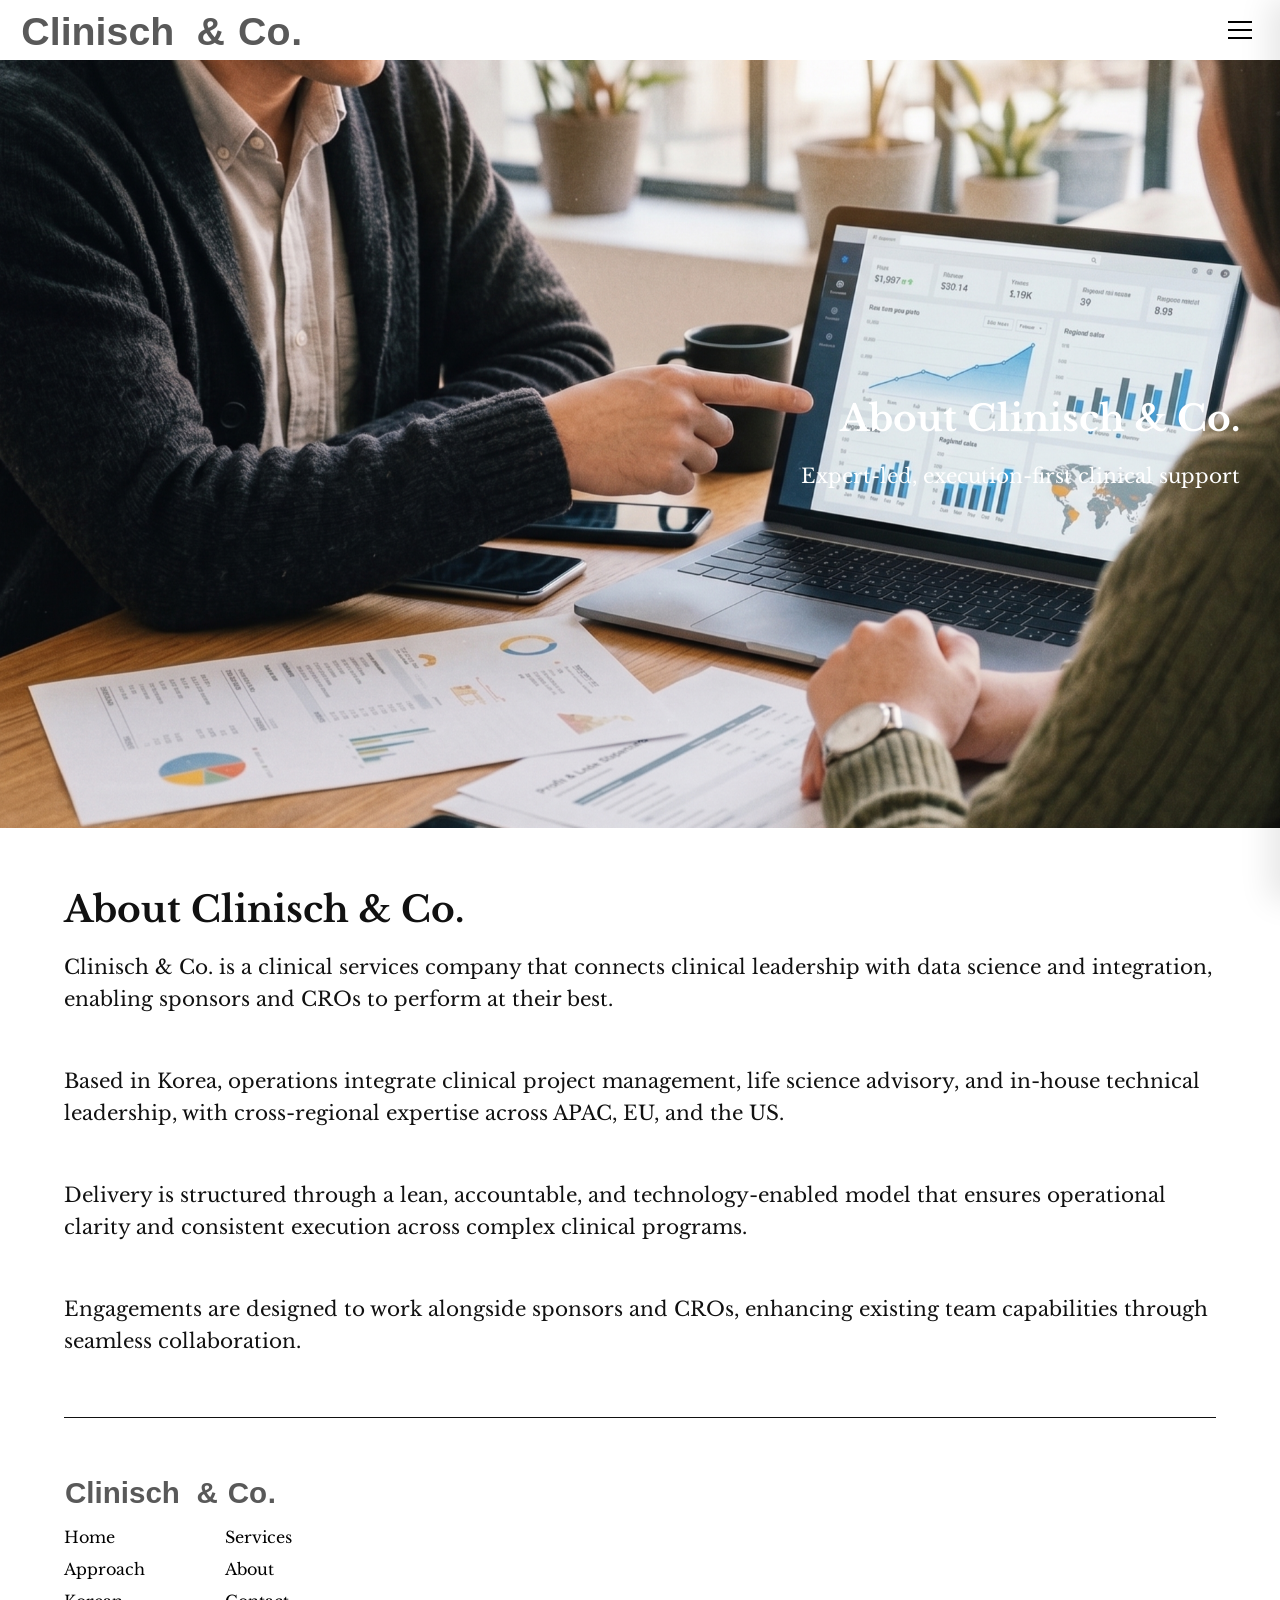
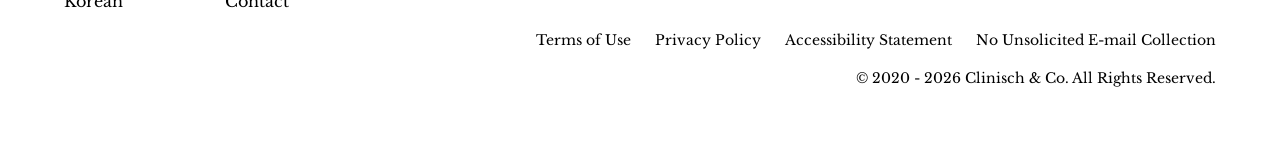
==== about/index.html @ ff5f2481 "260420" ====
<!DOCTYPE html>
<html lang="en">

<head>
    <meta charset="UTF-8">
    <meta name="viewport" content="width=device-width, initial-scale=1.0">
    <title>Clinisch & Co.</title>
    <!-- Favicon -->
    <link rel="icon" type="image/x-icon" href="../favicon.ico">
    <!-- Meta Tags -->
    <meta name="description" content="Clinical Communication & Data Integration Services">
    <meta property="og:type" content="website">
    <meta property="og:title" content="Clinisch & Co.">
    <meta property="og:description" content="Clinical Communication & Data Integration Services">
    <meta property="og:image" content="../public/assets/images/png/01_hero_main.png">
    <!-- CSS -->
    <link rel="stylesheet" href="../public/css/index.css">
    <!-- JS -->
    <script type="module" src="../public/js/index.js"></script>
</head>

<body>
    <main>
        <section id="hero">
            <div class="hero-content">
                <h2 class="hero-title"></h2>
                <p class="hero-desc"></p>
            </div>
        </section>

        <section id="contents">
            <div class="container">
                <h3 class="content-title"></h3>
                <p class="content-desc"></p>
                <div id="about-details"></div>
            </div>
        </section>
    </main>
</body>

</html>
---- public/css/index.css ----
@import url('https://fonts.googleapis.com/css2?family=Libre+Baskerville:ital,wght@0,400;0,700;1,400&family=Noto+Serif+KR:wght@200..900&display=swap');

:root {
  /* 레이아웃 규격 */
  --header-height: 60px;
  --hero-height: 768px;
  --footer-height: 300px;
  --container-width: 1280px;

  /* 색상 */
  --icon-color: #000000;
}

/* 초기화 */
* {
  margin: 0;
  padding: 0;
  box-sizing: border-box;
}

html,
body {
  width: 100%;
  min-height: 100vh;
  font-family: 'Libre Baskerville', 'Noto Serif KR', serif;
}

/* 공통 컨테이너 */
.container {
  width: 90%;
  max-width: var(--container-width);
  margin: 0 auto;
}

/* 헤더 */
#header {
  position: fixed;
  top: 0;
  left: 0;
  z-index: 1000;
  width: 100%;
  height: var(--header-height);
  background-color: rgba(255, 255, 255, 0.98);
}

.header-inner {
  display: flex;
  align-items: center;
  justify-content: space-between;
  width: 100%;
  height: 100%;
  padding: 0 20px;
}

main {
  padding-top: var(--header-height);
}

.logo {
  display: flex;
  align-items: center;
}

.logo a {
  display: block;
}

.logo img {
  height: 40px;
  display: block;
}

/* 메뉴 버튼 */
.menu-btn {
  display: flex;
  align-items: center;
  justify-content: center;
  width: 40px;
  height: 40px;
  border: none;
  background-color: transparent;
  cursor: pointer;
}

.menu-line-wrap {
  display: flex;
  flex-direction: column;
  justify-content: space-between;
  width: 24px;
  height: 18px;
}

.menu-line {
  width: 100%;
  height: 2px;
  background-color: var(--icon-color);
}

/* 히어로 섹션 */
#hero,
section[class*="hero-"] {
  position: relative;
  display: flex;
  justify-content: flex-start;
  align-items: center;
  width: 100%;
  height: var(--hero-height);
  overflow: hidden;
  background-image: url('../assets/images/png/01_hero_main.png');
  background-size: cover;
  background-position: center;
  background-position: center;
  background-repeat: no-repeat;
}

/* 스크롤 감지 애니메이션 상태 */
#hero.active,
section[class*="hero-"].active {
  animation: slideInRight 1s cubic-bezier(0.645, 0.045, 0.355, 1) forwards;
}

/* 초기 상태 숨김 (선택 사항: 자연스러운 등장을 위해) */
.reveal {
  opacity: 0;
  transform: translateX(150px);
  transition: all 1s ease;
}

@keyframes slideInRight {
  from {
    opacity: 0;
    transform: translateX(150px);
  }

  to {
    opacity: 1;
    transform: translateX(0);
  }
}

.hero-content {
  display: flex;
  flex-direction: column;
  justify-content: center;
  align-items: flex-end;
  width: 100%;
  height: 100%;
  padding-left: 40px;
  padding-right: 40px;
}

.hero-title {
  max-width: 50%;
  color: #ffffff;
  font-size: 36px;
  font-weight: 700;
  line-height: 1.2;
  text-align: right;
  word-break: keep-all;
}

.hero-desc {
  max-width: 50%;
  margin-top: 20px;
  color: #ffffff;
  font-size: 20px;
  font-weight: 400;
  line-height: 1.5;
  text-align: right;
  word-break: keep-all;
}

/* 컨텐츠 섹션 */
#contents {
  width: 100%;
  padding: 60px 0;
}

.content-card {
  position: relative;
  isolation: isolate;
  /* 독립적 쌓임 맥락 형성 */
  display: grid;
  grid-template-columns: 1fr 1fr;
  column-gap: 40px;
  width: 100%;
  background-color: #ffffff;
}

/* 맥킨지 스타일 배경 확장 레이어 */
.content-card::before,
.card-insight::before {
  content: '';
  position: absolute;
  inset: 0;
  z-index: -1;
  background-color: #ffffff;
  opacity: 0;
  transition: all 0.4s cubic-bezier(0.25, 0.46, 0.45, 0.94);
}

.content-card:hover,
.card-insight:hover {
  z-index: 10;
  /* 호버 시 위로 올라오게 함 */
}

.content-card:hover::before,
.card-insight:hover::before {
  inset: -16px;
  opacity: 1;
  box-shadow: 0px 16px 40px rgba(5, 28, 44, 0.22);
  /* 그림자 약간 더 선명하게 */
}

.content-image {
  display: block;
  width: 100%;
  height: 100%;
  object-fit: cover;
}

.text-grp {
  display: flex;
  flex-direction: column;
  justify-content: flex-start;
  align-items: flex-start;
}

.content-title {
  color: #111111;
  font-size: 36px;
  font-weight: 700;
  line-height: 1.2;
  text-align: left;
  word-break: keep-all;
}

.content-desc {
  margin-top: 20px;
  color: #111111;
  font-size: 20px;
  font-weight: 400;
  line-height: 1.6;
  text-align: left;
  word-break: keep-all;
}

/* 인사이트 섹션 */
#insights,
#insights2 {
  padding: 60px 0;
  background-color: #ffffff;
}

.grid-insight {
  display: grid;
  grid-template-columns: repeat(4, minmax(0, 1fr));
  column-gap: 40px;
  row-gap: 40px;
  width: 100%;
}

.card-insight {
  position: relative;
  isolation: isolate;
  /* 독립적 쌓임 맥락 형성 */
  display: grid;
  grid-template-rows: auto 1fr;
  row-gap: 30px;
  width: 100%;
  min-width: 0;
  background-color: #ffffff;
}

.card-wide {
  grid-column: span 2;
}

.img-box {
  display: block;
  width: 100%;
  aspect-ratio: 16 / 9;
  object-fit: cover;
  background-color: #f0f0f0;
}

.text-box {
  display: flex;
  flex-direction: column;
  justify-content: flex-start;
  align-items: flex-start;
  width: 100%;
}

.ins-title {
  color: #111111;
  font-size: 24px;
  font-weight: 700;
  line-height: 1.2;
  text-align: left;
  word-break: keep-all;
}

.ins-desc {
  margin-top: 20px;
  color: #111111;
  font-size: 20px;
  font-weight: 400;
  line-height: 1.6;
  text-align: left;
  word-break: keep-all;
}

.grid-insight {
  display: grid;
  grid-template-columns: repeat(4, minmax(0, 1fr));
  column-gap: 40px;
  row-gap: 40px;
  width: 100%;
}

.card-insight {
  position: relative;
  isolation: isolate;
  display: grid;
  grid-template-rows: auto 1fr;
  row-gap: 30px;
  width: 100%;
  min-width: 0;
  background-color: #ffffff;
}


/* 푸터 */
#footer {
  position: relative;
  width: 100%;
  padding: 60px 5%;
  background-color: #ffffff;
  display: flex;
  flex-direction: column;
  align-items: center;
}

#footer::before {
  content: "";
  position: absolute;
  top: 0;
  left: 50%;
  transform: translateX(-50%);
  width: 90%;
  max-width: 1280px;
  height: 1px;
  background-color: #111111;
}

.footer-grid {
  display: grid;
  grid-template-columns: 1fr;
  row-gap: 20px;
  width: 100%;
  max-width: 1280px;
}

.footer-logo img {
  display: block;
  height: 30px;
  width: auto;
}

.footer-nav {
  display: grid;
  grid-template-columns: repeat(2, auto);
  justify-content: start;
  gap: 80px;
  width: 100%;
}

.footer-col {
  display: flex;
  flex-direction: column;
  gap: 12px;
  padding: 0;
  margin: 0;
  list-style: none;
}

.footer-col li a {
  color: #000000;
  font-size: 16px;
  text-decoration: none;
  transition: opacity 0.3s ease;
}

.footer-col li a:hover {
  color: #0000ee;
  text-decoration: underline;
  text-decoration: underline;
}

.footer-legal {
  display: grid;
  grid-template-columns: repeat(4, auto);
  justify-content: end;
  gap: 24px;
  width: 100%;
}

.footer-legal a {
  color: #000000;
  font-size: 14px;
  text-decoration: none;
  transition: opacity 0.3s ease;
}

.footer-legal a:hover {
  color: #0000ee;
  text-decoration: underline;
  text-decoration: underline;
}

.footer-copyright {
  margin: 0;
  color: #000000;
  font-size: 14px;
  text-align: right;
}

.footer-tag {
  font-size: 36px;
  text-align: center;
  margin-top: 50px;
  font-weight: 700;
  color: #111111;
  width: 100%;
}

/* 반응형 - 태블릿 & 모바일 */
@media (max-width: 1279px) {

  .hero-title,
  .hero-desc {
    max-width: 70%;
  }

  .hero-title {
    font-size: 32px;
  }

  .hero-desc {
    font-size: 18px;
  }

  .content-title {
    font-size: 32px;
  }

  .content-desc {
    font-size: 18px;
  }

  .ins-title {
    font-size: 22px;
  }

  .ins-desc {
    font-size: 18px;
  }

  .grid-insight {
    grid-template-columns: 1fr 1fr;
    row-gap: 40px;
  }

  .card-wide {
    grid-column: auto;
  }
}

@media (max-width: 767px) {

  .hero-title,
  .hero-desc {
    max-width: 90%;
  }

  .hero-title {
    font-size: 26px;
  }

  .hero-desc {
    font-size: 16px;
  }

  .content-card {
    grid-template-columns: 1fr;
    row-gap: 20px;
  }

  .content-card::before,
  .card-insight::before {
    display: none;
    /* 모바일에서는 확장 효과 제외 */
  }

  .content-title {
    font-size: 28px;
  }

  .content-desc {
    font-size: 16px;
  }

  .ins-title {
    font-size: 20px;
  }

  .ins-desc {
    font-size: 16px;
  }

  .grid-insight {
    grid-template-columns: 1fr;
    row-gap: 40px;
  }

  .footer-nav {
    flex-direction: column;
    gap: 30px;
  }

  .footer-legal {
    grid-template-columns: 1fr;
    justify-content: start;
    gap: 16px;
  }
}

/* 사이드 메뉴 스타일 (2단계: 애니메이션 및 인터랙션) */
.menu-backdrop {
  position: fixed;
  top: 0;
  left: 0;
  z-index: 1500;
  width: 100%;
  height: 100%;
  background-color: rgba(0, 0, 0, 0.5);
  opacity: 0;
  visibility: hidden;
  transition: all 0.4s ease;
}

.menu-backdrop.active {
  opacity: 1;
  visibility: visible;
}

.side-menu {
  position: fixed;
  top: 0;
  right: 0;
  z-index: 2000;
  width: 300px;
  height: 100%;
  padding: 80px 40px;
  background-color: #ffffff;
  transform: translateX(100%);
  /* 처음엔 우측 바깥에 숨김 */
  transition: transform 0.4s cubic-bezier(0.25, 0.46, 0.45, 0.94);
  box-shadow: -10px 0 30px rgba(0, 0, 0, 0.1);
}

.side-menu.active {
  transform: translateX(0);
  /* 활성화 시 나타남 */
}

/* 닫기 버튼 (X) */
.close-btn {
  position: absolute;
  top: 30px;
  right: 30px;
  width: 30px;
  height: 30px;
  background: none;
  border: none;
  cursor: pointer;
  display: flex;
  align-items: center;
  justify-content: center;
}

.close-line {
  position: absolute;
  width: 100%;
  height: 2px;
  background-color: #000000;
}

.close-line:nth-child(1) {
  transform: rotate(45deg);
}

.close-line:nth-child(2) {
  transform: rotate(-45deg);
}

.side-nav-list {
  display: flex;
  flex-direction: column;
  gap: 30px;
  list-style: none;
  padding: 0;
  margin-top: 40px;
}

.side-nav-list li a {
  color: #333333;
  font-size: 24px;
  font-weight: 700;
  text-decoration: none;
  transition: color 0.3s ease;
}

.side-nav-list li a:hover {
  color: #0000ee;
  text-decoration: underline;
}

/* 사이드 메뉴 하단 언어 항목 여백 추가 */
.side-nav-list li:last-child {
  margin-top: 40px;
}
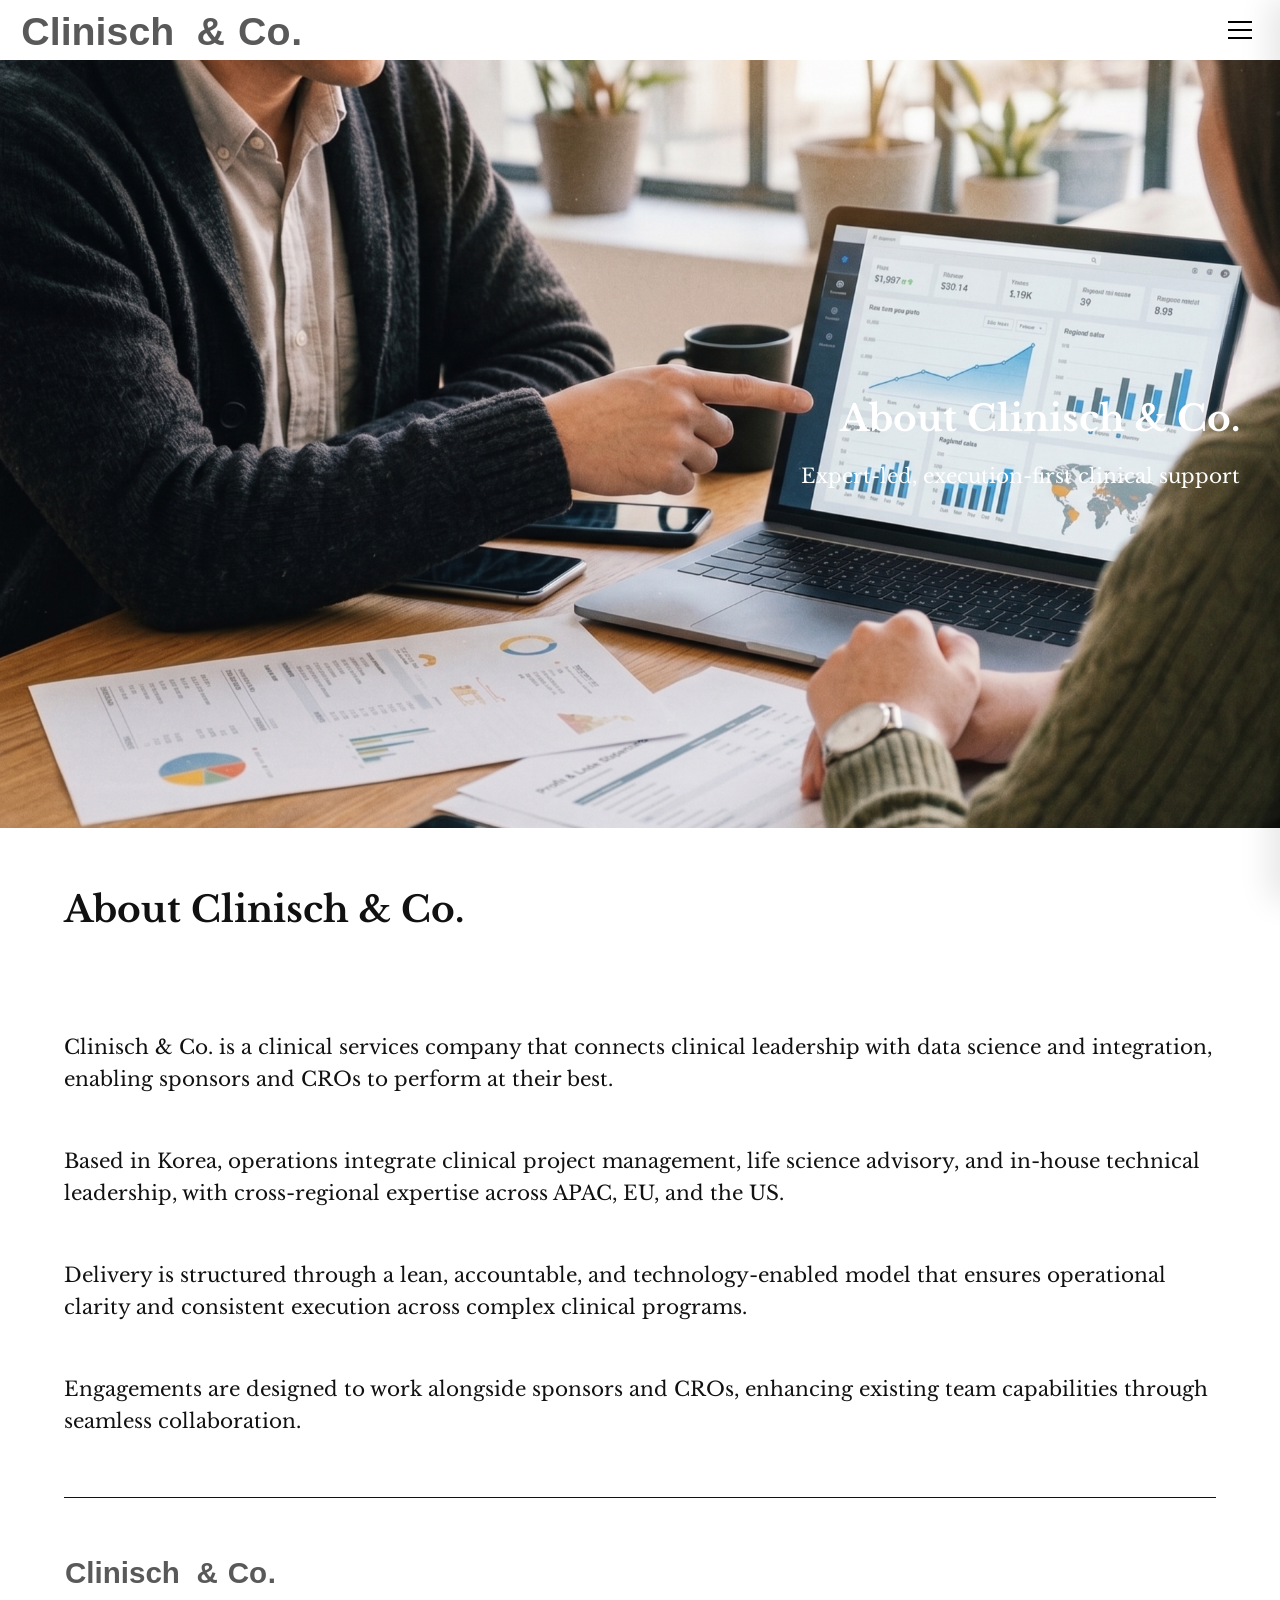
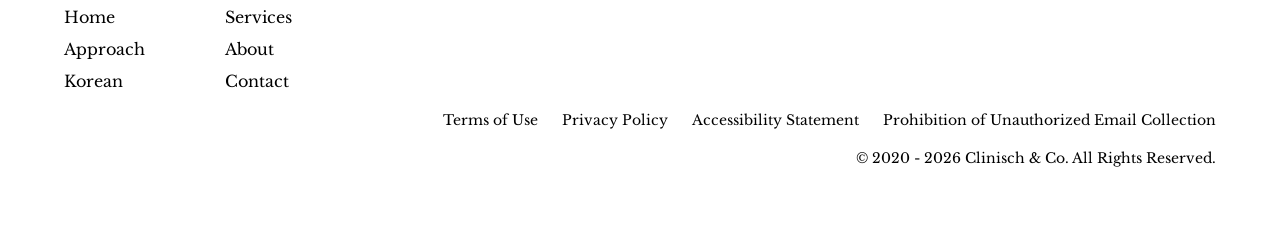
==== commit e8df1164: "260421" ====
--- a/about/index.html
+++ b/about/index.html
@@ -31,7 +31,7 @@
         <section id="contents">
             <div class="container">
                 <h3 class="content-title"></h3>
-                <p class="content-desc"></p>
+                <p class="content-desc mt-space"></p>
                 <div id="about-details"></div>
             </div>
         </section>
--- a/public/css/index.css
+++ b/public/css/index.css
@@ -30,6 +30,11 @@
   width: 90%;
   max-width: var(--container-width);
   margin: 0 auto;
+}
+
+/* 공통 여백 */
+.mt-space {
+  margin-top: 100px !important;
 }
 
 /* 헤더 */
@@ -168,6 +173,7 @@
   line-height: 1.5;
   text-align: right;
   word-break: keep-all;
+  white-space: pre-wrap;
 }
 
 /* 컨텐츠 섹션 */
@@ -244,6 +250,26 @@
   line-height: 1.6;
   text-align: left;
   word-break: keep-all;
+  white-space: pre-wrap;
+}
+
+.content-desc a {
+  color: #111111;
+  text-decoration: none;
+  transition: all 0.3s ease;
+}
+
+.content-desc a:hover {
+  color: #0000ee;
+  text-decoration: underline;
+}
+
+.article-title {
+  display: block;
+  font-size: 24px;
+  font-weight: 700;
+  margin-bottom: 10px;
+  color: #111111;
 }
 
 /* 인사이트 섹션 */
@@ -251,6 +277,24 @@
 #insights2 {
   padding: 60px 0;
   background-color: #ffffff;
+}
+
+/* 인사이트 섹션 2 전용 레이아웃 */
+#insights2 .grid-insight {
+  grid-template-columns: repeat(2, 1fr);
+  column-gap: 30px;
+  row-gap: 60px;
+}
+
+#insights2 .card-insight {
+  grid-template-columns: 1fr 1.2fr;
+  grid-template-rows: 1fr;
+  column-gap: 30px;
+  align-items: start;
+}
+
+#insights2 .img-box {
+  aspect-ratio: 4 / 3;
 }
 
 .grid-insight {
@@ -430,7 +474,7 @@
 .footer-tag {
   font-size: 36px;
   text-align: center;
-  margin-top: 50px;
+  margin-top: 100px;
   font-weight: 700;
   color: #111111;
   width: 100%;
@@ -523,6 +567,20 @@
   .grid-insight {
     grid-template-columns: 1fr;
     row-gap: 40px;
+  }
+
+  #insights2 .grid-insight {
+    grid-template-columns: 1fr;
+  }
+
+  #insights2 .card-insight {
+    grid-template-columns: 1fr;
+    grid-template-rows: auto 1fr;
+    row-gap: 20px;
+  }
+
+  #insights2 .ins-title br {
+    display: none;
   }
 
   .footer-nav {
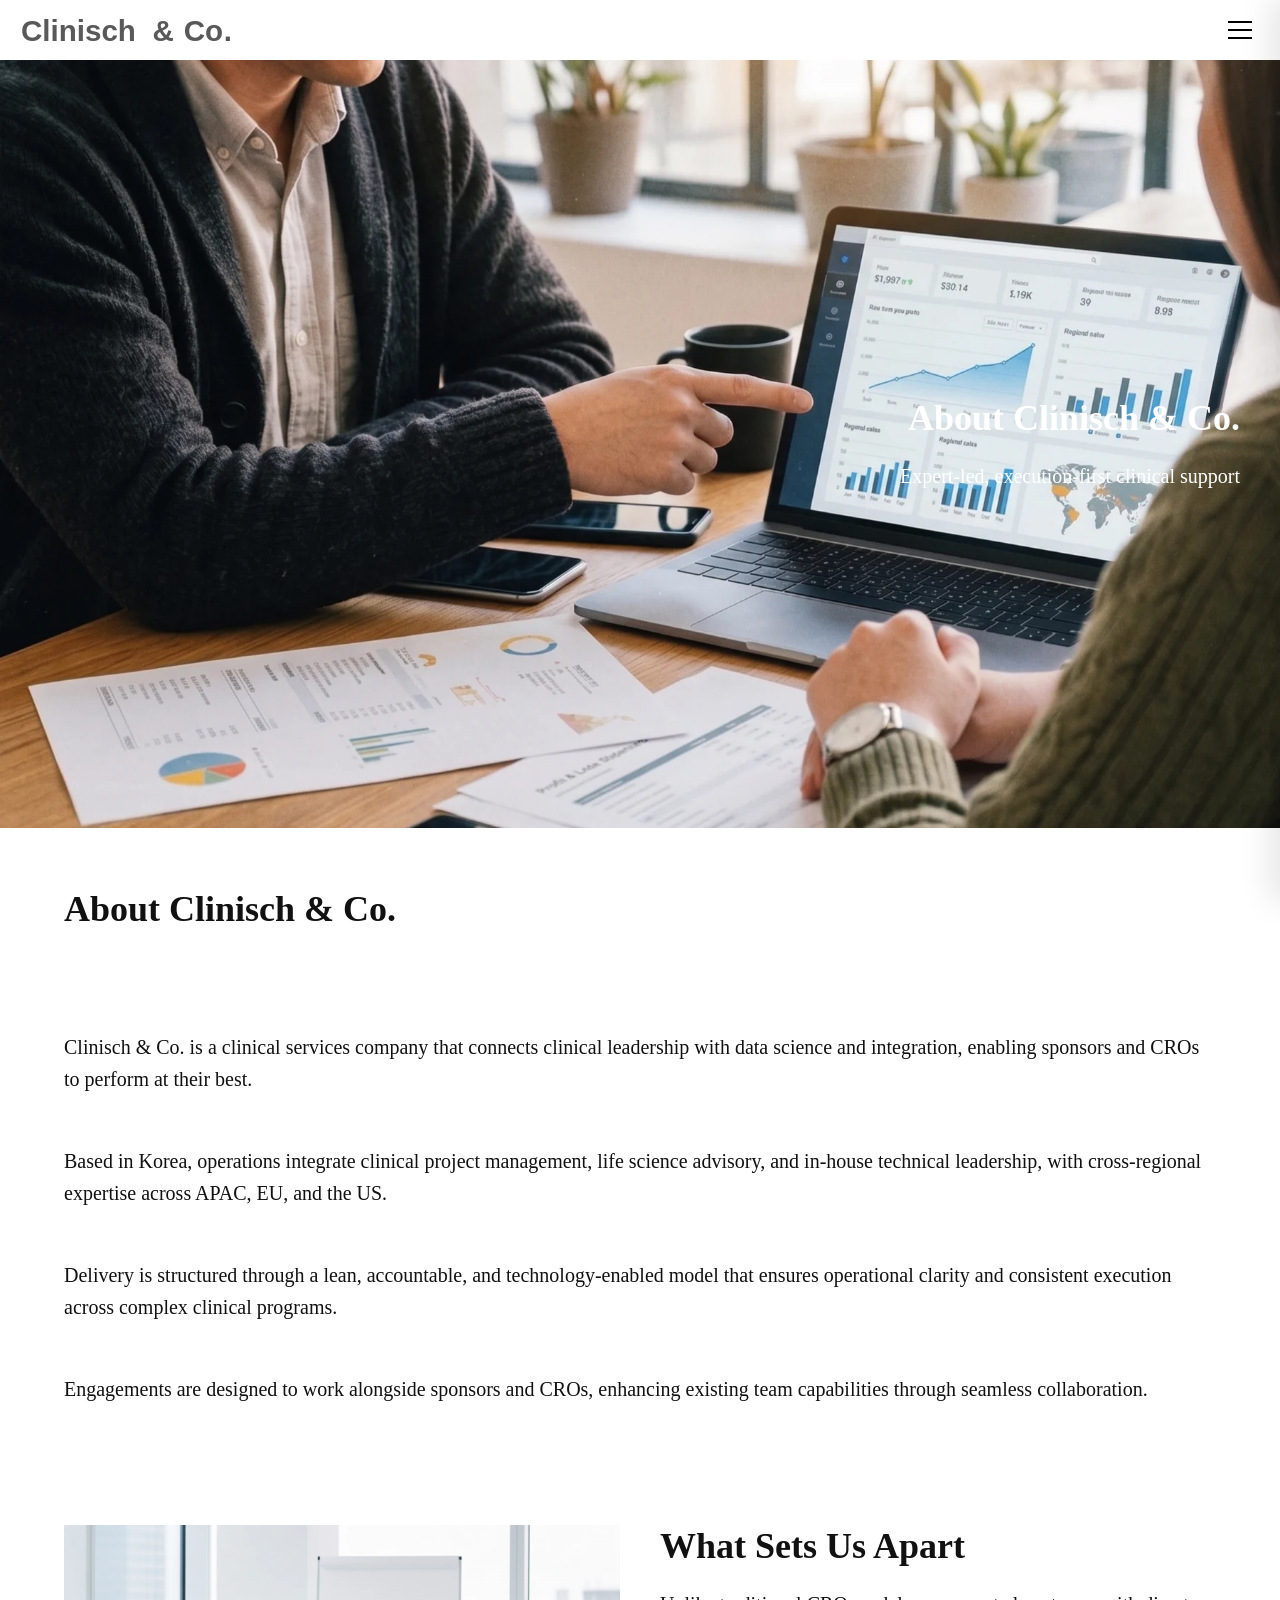
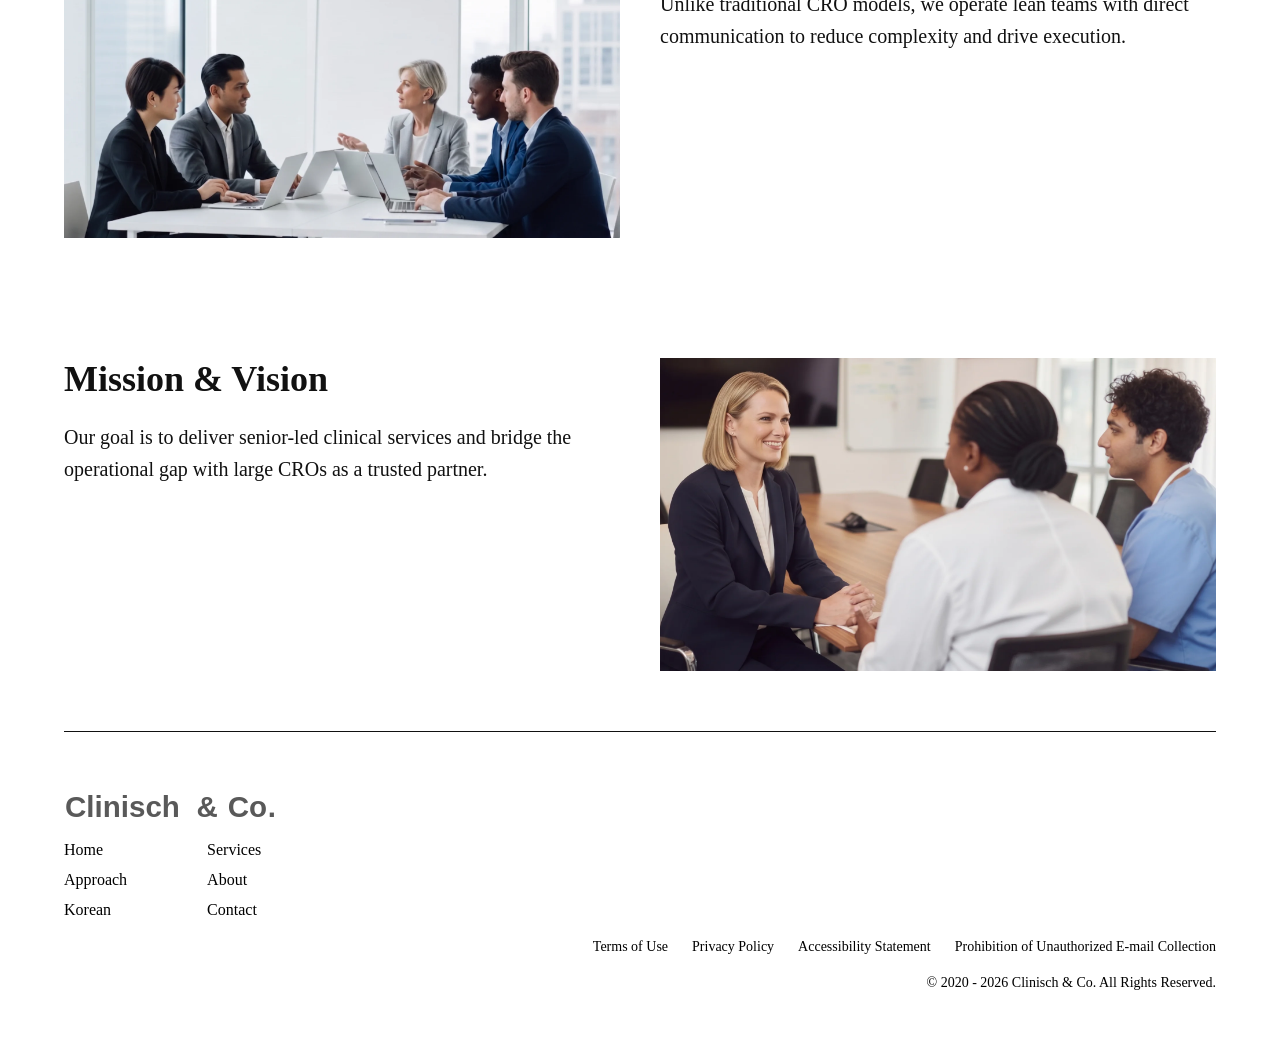
==== commit 3a8db57b: "260422" ====
--- a/about/index.html
+++ b/about/index.html
@@ -8,11 +8,13 @@
     <!-- Favicon -->
     <link rel="icon" type="image/x-icon" href="../favicon.ico">
     <!-- Meta Tags -->
+    <meta http-equiv="Content-Security-Policy" content="default-src 'self'; script-src 'self' 'unsafe-inline'; style-src 'self' 'unsafe-inline' https://fonts.googleapis.com; font-src 'self' https://fonts.gstatic.com; img-src 'self' data:; object-src 'none'; upgrade-insecure-requests;" />
     <meta name="description" content="Clinical Communication & Data Integration Services">
     <meta property="og:type" content="website">
+    <meta property="og:url" content="https://clinisch.com/about/" />
     <meta property="og:title" content="Clinisch & Co.">
     <meta property="og:description" content="Clinical Communication & Data Integration Services">
-    <meta property="og:image" content="../public/assets/images/png/01_hero_main.png">
+    <meta property="og:image" content="https://clinisch.com/public/assets/images/webp/01_hero_main.webp">
     <!-- CSS -->
     <link rel="stylesheet" href="../public/css/index.css">
     <!-- JS -->
@@ -24,15 +26,43 @@
         <section id="hero">
             <div class="hero-content">
                 <h2 class="hero-title"></h2>
-                <p class="hero-desc"></p>
+                <p class="hero-text"></p>
             </div>
         </section>
 
         <section id="contents">
             <div class="container">
                 <h3 class="content-title"></h3>
-                <p class="content-desc mt-space"></p>
+                <p class="contents-text mt-space"></p>
                 <div id="about-details"></div>
+            </div>
+        </section>
+
+        <!-- 신규 섹션 1 (이미지 좌측) -->
+        <section id="contents2">
+            <div class="container">
+                <article class="contents-card">
+                    <img src="../public/assets/images/webp/0501_what.webp" alt="What Sets Us Apart"
+                        class="contents-image">
+                    <div class="contents-textbox">
+                        <h3 class="content-title"></h3>
+                        <p class="contents-text"></p>
+                    </div>
+                </article>
+            </div>
+        </section>
+
+        <!-- 신규 섹션 2 (텍스트 좌측) -->
+        <section id="contents3">
+            <div class="container">
+                <article class="contents-card">
+                    <div class="contents-textbox">
+                        <h3 class="content-title"></h3>
+                        <p class="contents-text"></p>
+                    </div>
+                    <img src="../public/assets/images/webp/0502_mission.webp" alt="Mission & Vision"
+                        class="contents-image">
+                </article>
             </div>
         </section>
     </main>
--- a/public/css/index.css
+++ b/public/css/index.css
@@ -25,6 +25,11 @@
   font-family: 'Libre Baskerville', 'Noto Serif KR', serif;
 }
 
+main {
+  padding-top: var(--header-height);
+  overflow-x: hidden;
+}
+
 /* 공통 컨테이너 */
 .container {
   width: 90%;
@@ -57,9 +62,6 @@
   padding: 0 20px;
 }
 
-main {
-  padding-top: var(--header-height);
-}
 
 .logo {
   display: flex;
@@ -71,7 +73,7 @@
 }
 
 .logo img {
-  height: 40px;
+  height: 30px;
   display: block;
 }
 
@@ -106,14 +108,13 @@
 section[class*="hero-"] {
   position: relative;
   display: flex;
-  justify-content: flex-start;
   align-items: center;
+  justify-content: center;
   width: 100%;
   height: var(--hero-height);
   overflow: hidden;
-  background-image: url('../assets/images/png/01_hero_main.png');
+  background-image: url('../assets/images/webp/01_hero_main.webp');
   background-size: cover;
-  background-position: center;
   background-position: center;
   background-repeat: no-repeat;
 }
@@ -164,7 +165,7 @@
   word-break: keep-all;
 }
 
-.hero-desc {
+.hero-text {
   max-width: 50%;
   margin-top: 20px;
   color: #ffffff;
@@ -177,12 +178,14 @@
 }
 
 /* 컨텐츠 섹션 */
-#contents {
+#contents,
+#contents2,
+#contents3 {
   width: 100%;
   padding: 60px 0;
 }
 
-.content-card {
+.contents-card {
   position: relative;
   isolation: isolate;
   /* 독립적 쌓임 맥락 형성 */
@@ -194,7 +197,7 @@
 }
 
 /* 맥킨지 스타일 배경 확장 레이어 */
-.content-card::before,
+.contents-card::before,
 .card-insight::before {
   content: '';
   position: absolute;
@@ -205,13 +208,13 @@
   transition: all 0.4s cubic-bezier(0.25, 0.46, 0.45, 0.94);
 }
 
-.content-card:hover,
+.contents-card:hover,
 .card-insight:hover {
   z-index: 10;
   /* 호버 시 위로 올라오게 함 */
 }
 
-.content-card:hover::before,
+.contents-card:hover::before,
 .card-insight:hover::before {
   inset: -16px;
   opacity: 1;
@@ -219,14 +222,14 @@
   /* 그림자 약간 더 선명하게 */
 }
 
-.content-image {
+.contents-image {
   display: block;
   width: 100%;
   height: 100%;
   object-fit: cover;
 }
 
-.text-grp {
+.contents-textbox {
   display: flex;
   flex-direction: column;
   justify-content: flex-start;
@@ -242,7 +245,7 @@
   word-break: keep-all;
 }
 
-.content-desc {
+.contents-text {
   margin-top: 20px;
   color: #111111;
   font-size: 20px;
@@ -253,13 +256,13 @@
   white-space: pre-wrap;
 }
 
-.content-desc a {
+.contents-text a {
   color: #111111;
   text-decoration: none;
   transition: all 0.3s ease;
 }
 
-.content-desc a:hover {
+.contents-text a:hover {
   color: #0000ee;
   text-decoration: underline;
 }
@@ -346,7 +349,7 @@
   word-break: keep-all;
 }
 
-.ins-desc {
+.ins-text {
   margin-top: 20px;
   color: #111111;
   font-size: 20px;
@@ -354,25 +357,6 @@
   line-height: 1.6;
   text-align: left;
   word-break: keep-all;
-}
-
-.grid-insight {
-  display: grid;
-  grid-template-columns: repeat(4, minmax(0, 1fr));
-  column-gap: 40px;
-  row-gap: 40px;
-  width: 100%;
-}
-
-.card-insight {
-  position: relative;
-  isolation: isolate;
-  display: grid;
-  grid-template-rows: auto 1fr;
-  row-gap: 30px;
-  width: 100%;
-  min-width: 0;
-  background-color: #ffffff;
 }
 
 
@@ -484,7 +468,7 @@
 @media (max-width: 1279px) {
 
   .hero-title,
-  .hero-desc {
+  .hero-text {
     max-width: 70%;
   }
 
@@ -492,7 +476,7 @@
     font-size: 32px;
   }
 
-  .hero-desc {
+  .hero-text {
     font-size: 18px;
   }
 
@@ -500,7 +484,7 @@
     font-size: 32px;
   }
 
-  .content-desc {
+  .contents-text {
     font-size: 18px;
   }
 
@@ -508,7 +492,7 @@
     font-size: 22px;
   }
 
-  .ins-desc {
+  .ins-text {
     font-size: 18px;
   }
 
@@ -525,7 +509,7 @@
 @media (max-width: 767px) {
 
   .hero-title,
-  .hero-desc {
+  .hero-text {
     max-width: 90%;
   }
 
@@ -533,16 +517,16 @@
     font-size: 26px;
   }
 
-  .hero-desc {
+  .hero-text {
     font-size: 16px;
   }
 
-  .content-card {
+  .contents-card {
     grid-template-columns: 1fr;
     row-gap: 20px;
   }
 
-  .content-card::before,
+  .contents-card::before,
   .card-insight::before {
     display: none;
     /* 모바일에서는 확장 효과 제외 */
@@ -552,7 +536,7 @@
     font-size: 28px;
   }
 
-  .content-desc {
+  .contents-text {
     font-size: 16px;
   }
 
@@ -560,7 +544,7 @@
     font-size: 20px;
   }
 
-  .ins-desc {
+  .ins-text {
     font-size: 16px;
   }
 
@@ -595,7 +579,7 @@
   }
 }
 
-/* 사이드 메뉴 스타일 (2단계: 애니메이션 및 인터랙션) */
+/* 사이드 패널 스타일 (2단계: 애니메이션 및 인터랙션) */
 .menu-backdrop {
   position: fixed;
   top: 0;
@@ -614,7 +598,7 @@
   visibility: visible;
 }
 
-.side-menu {
+.side-panel {
   position: fixed;
   top: 0;
   right: 0;
@@ -629,7 +613,7 @@
   box-shadow: -10px 0 30px rgba(0, 0, 0, 0.1);
 }
 
-.side-menu.active {
+.side-panel.active {
   transform: translateX(0);
   /* 활성화 시 나타남 */
 }
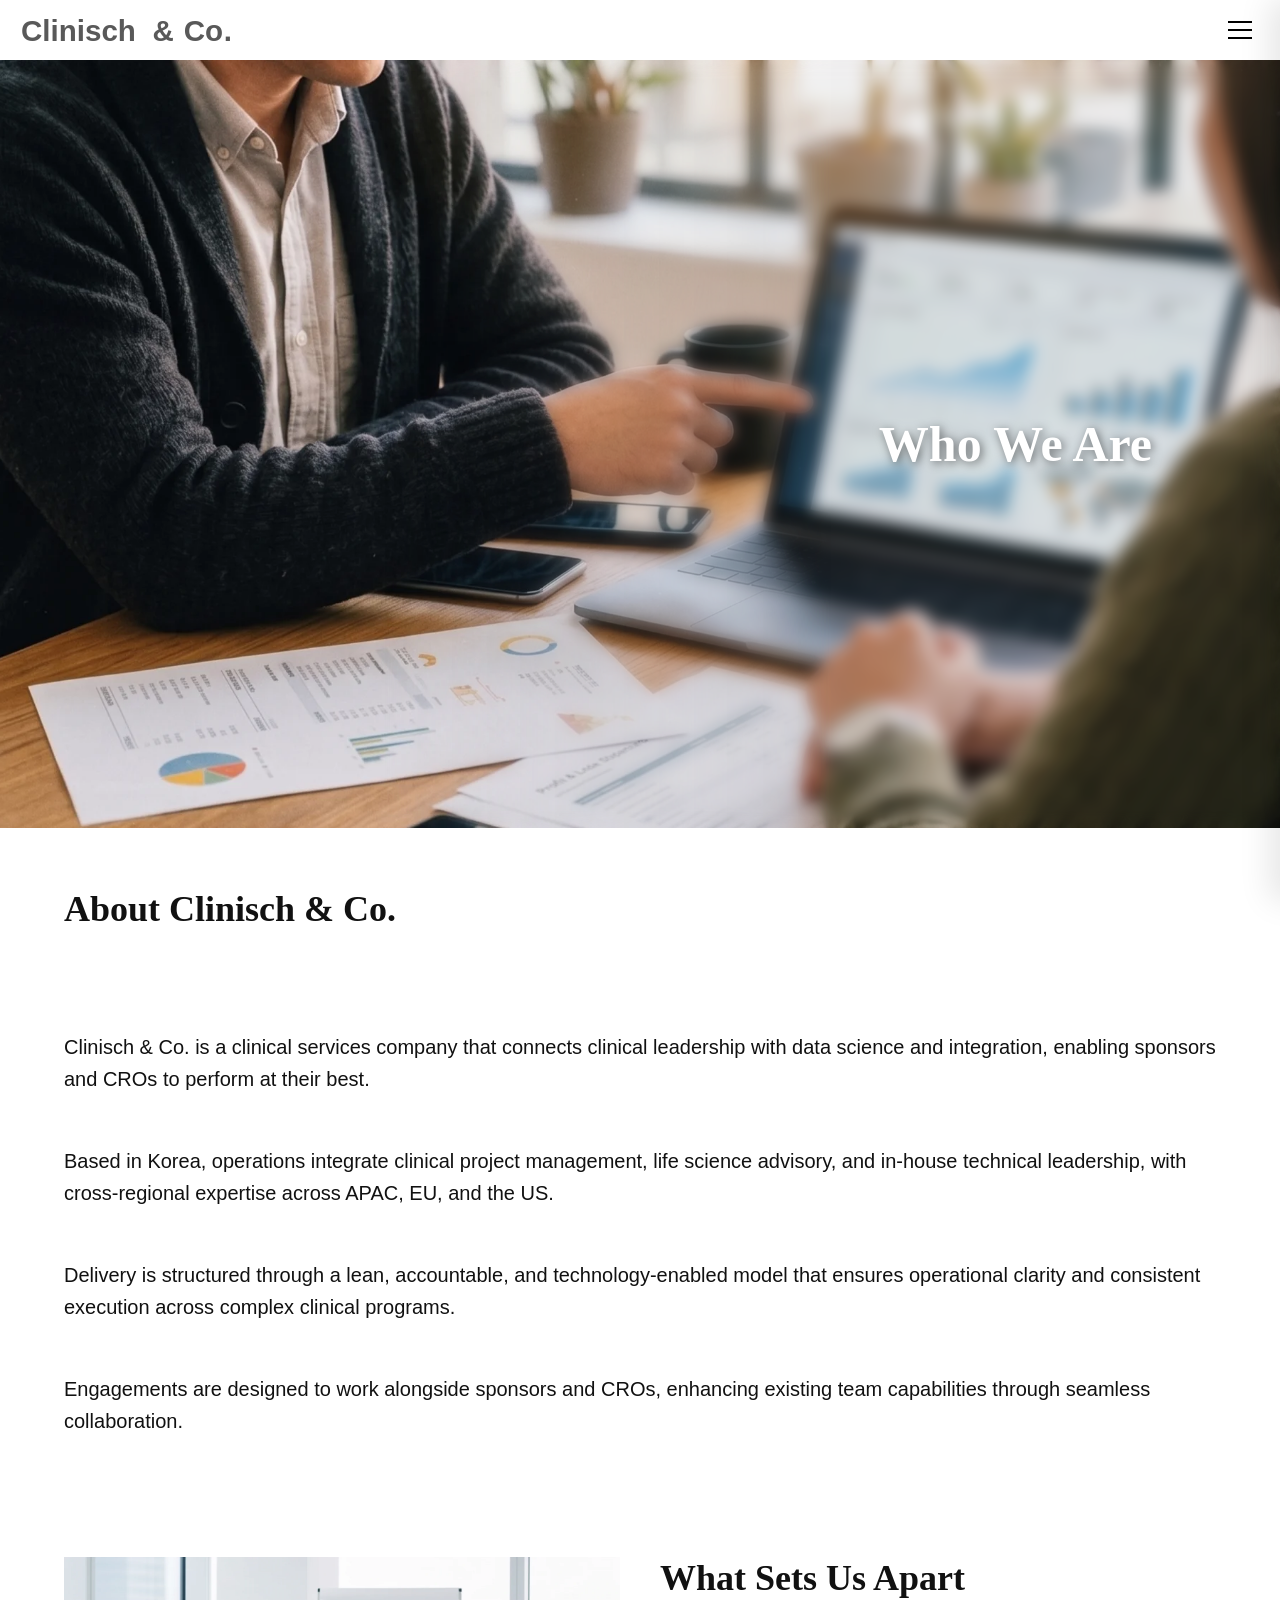
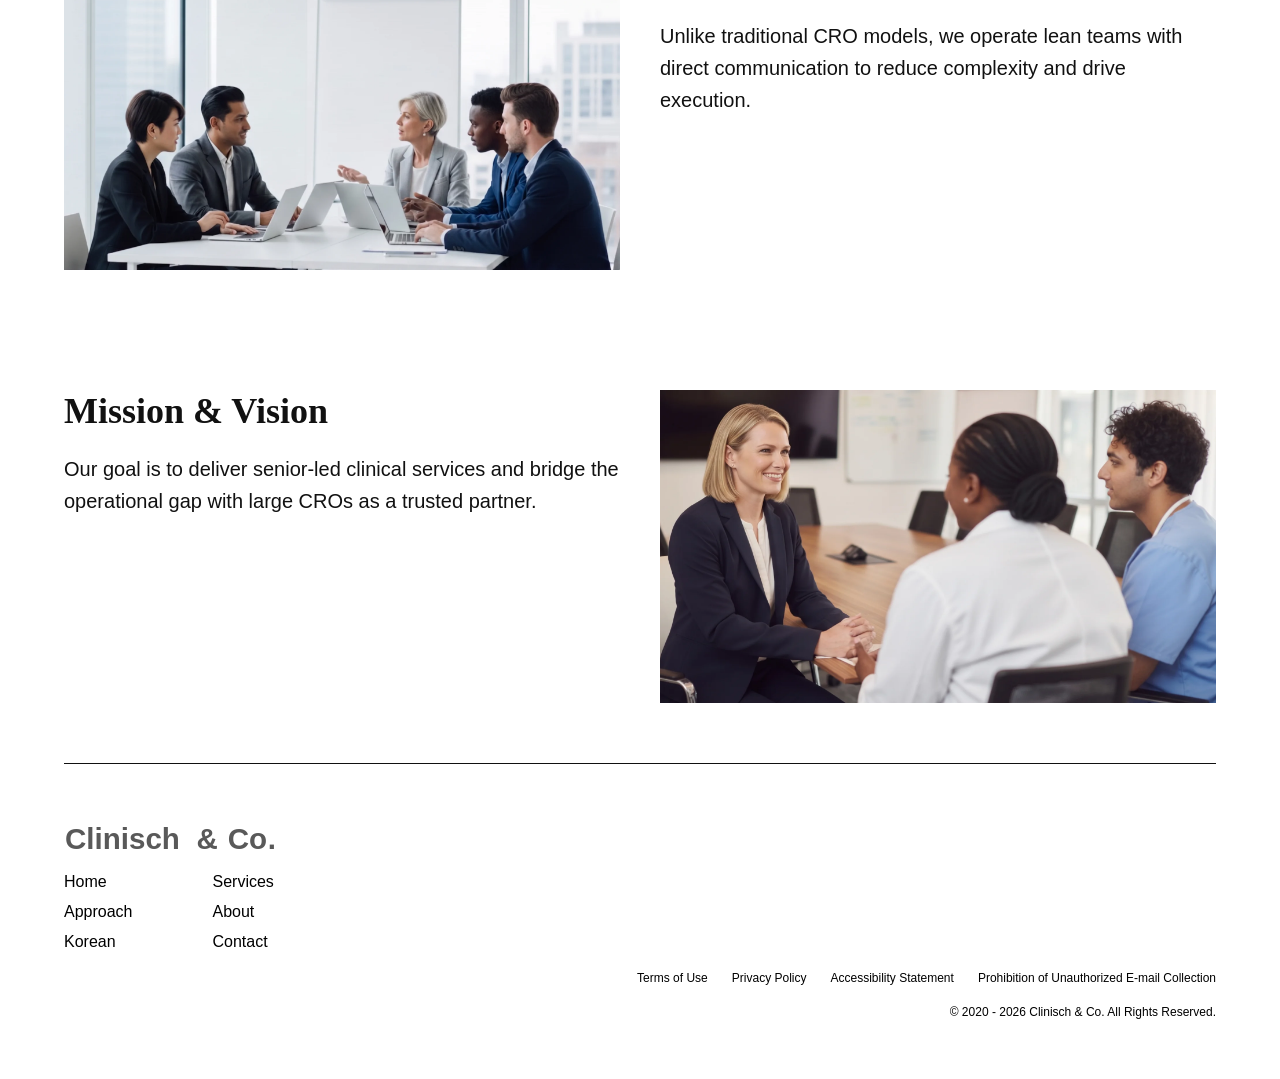
==== commit 5c5feb68: "260425" ====
--- a/about/index.html
+++ b/about/index.html
@@ -9,6 +9,7 @@
     <link rel="icon" type="image/x-icon" href="../favicon.ico">
     <!-- Meta Tags -->
     <meta http-equiv="Content-Security-Policy" content="default-src 'self'; script-src 'self' 'unsafe-inline'; style-src 'self' 'unsafe-inline' https://fonts.googleapis.com; font-src 'self' https://fonts.gstatic.com; img-src 'self' data:; object-src 'none'; upgrade-insecure-requests;" />
+    <meta name="referrer" content="strict-origin-when-cross-origin">
     <meta name="description" content="Clinical Communication & Data Integration Services">
     <meta property="og:type" content="website">
     <meta property="og:url" content="https://clinisch.com/about/" />
@@ -26,7 +27,6 @@
         <section id="hero">
             <div class="hero-content">
                 <h2 class="hero-title"></h2>
-                <p class="hero-text"></p>
             </div>
         </section>
 
--- a/public/css/index.css
+++ b/public/css/index.css
@@ -1,4 +1,6 @@
-@import url('https://fonts.googleapis.com/css2?family=Libre+Baskerville:ital,wght@0,400;0,700;1,400&family=Noto+Serif+KR:wght@200..900&display=swap');
+@import url('https://fonts.googleapis.com/css2?family=Libre+Baskerville:ital,wght@0,400;0,700;1,400&display=swap');
+@import url('https://fonts.googleapis.com/css2?family=Playfair+Display:ital,wght@0,400..900;1,400..900&display=swap');
+@import url('https://fonts.googleapis.com/css2?family=Inter:wght@100..900&display=swap');
 
 :root {
   /* 레이아웃 규격 */
@@ -22,7 +24,42 @@
 body {
   width: 100%;
   min-height: 100vh;
-  font-family: 'Libre Baskerville', 'Noto Serif KR', serif;
+  font-family: 'Inter', sans-serif;
+}
+
+/* --- 언어별 폰트 정책 --- */
+
+/* 1. 국문 모드 (KR) */
+/* 전체적으로 Inter를 사용하되, 영문 단어만 Libre Baskerville 적용 */
+html[lang="kr"] body,
+html[lang="kr"] .hero-title,
+html[lang="kr"] .content-title,
+html[lang="kr"] .ins-title,
+html[lang="kr"] .contents-text,
+html[lang="kr"] .ins-text {
+  font-family: 'Libre Baskerville', 'Inter', sans-serif;
+}
+
+/* 2. 영문 모드 (EN) */
+/* 히어로 타이틀: Playfair Display */
+html[lang="en"] .hero-title {
+  font-family: 'Playfair Display', serif;
+}
+
+/* 본문 내 제목들 및 태그라인: Libre Baskerville */
+html[lang="en"] .content-title,
+html[lang="en"] .ins-title,
+html[lang="en"] .footer-tag,
+html[lang="en"] h3 {
+  font-family: 'Libre Baskerville', serif;
+}
+
+/* 일반 텍스트: Inter (이미 기본값이므로 명시적 유지) */
+html[lang="en"] .contents-text,
+html[lang="en"] .ins-text,
+html[lang="en"] p,
+html[lang="en"] span {
+  font-family: 'Inter', sans-serif;
 }
 
 main {
@@ -119,6 +156,12 @@
   background-repeat: no-repeat;
 }
 
+/* 추가 워크플로우 배너 섹션 */
+section.hero-workflow {
+  height: 200px;
+  background-position: center calc(50% + 90px);
+}
+
 /* 스크롤 감지 애니메이션 상태 */
 #hero.active,
 section[class*="hero-"].active {
@@ -145,37 +188,77 @@
 }
 
 .hero-content {
+  position: relative;
+  z-index: 1;
   display: flex;
   flex-direction: column;
   justify-content: center;
   align-items: flex-end;
   width: 100%;
   height: 100%;
-  padding-left: 40px;
-  padding-right: 40px;
+  padding-left: 10%;
+  padding-right: 10%;
+}
+
+.home-hero .hero-content {
+  opacity: 0;
+  transform: translateX(150px);
+}
+
+.home-hero.active .hero-content {
+  animation: slideInRight 1s cubic-bezier(0.645, 0.045, 0.355, 1) 0.6s forwards;
+}
+
+#hero::before,
+section[class*="hero-"]::before {
+  content: "";
+  position: absolute;
+  top: 0;
+  right: 0;
+  bottom: 0;
+  width: 70%;
+  backdrop-filter: blur(8px);
+  -webkit-backdrop-filter: blur(8px);
+  background-color: rgba(0, 0, 0, 0.05);
+  mask-image: linear-gradient(to left, #000 50%, transparent);
+  -webkit-mask-image: linear-gradient(to left, #000 50%, transparent);
+  z-index: 0;
+  pointer-events: none;
+}
+
+#hero.home-hero::before {
+  opacity: 0;
+  transform: translateX(150px);
+}
+
+#hero.home-hero.active::before {
+  animation: slideInRight 1s cubic-bezier(0.645, 0.045, 0.355, 1) 0.6s forwards;
 }
 
 .hero-title {
+  font-optical-sizing: auto;
+  font-style: normal;
+  position: relative;
+  z-index: 1;
   max-width: 50%;
   color: #ffffff;
-  font-size: 36px;
+  text-shadow: 2px 2px 10px rgba(0, 0, 0, 0.5);
+  
+  font-size: 50px;
   font-weight: 700;
   line-height: 1.2;
   text-align: right;
   word-break: keep-all;
 }
 
-.hero-text {
-  max-width: 50%;
-  margin-top: 20px;
-  color: #ffffff;
-  font-size: 20px;
-  font-weight: 400;
-  line-height: 1.5;
-  text-align: right;
-  word-break: keep-all;
-  white-space: pre-wrap;
-}
+.home-hero .hero-title {
+  font-size: 43px;
+}
+
+.hero-workflow .hero-title {
+  font-size: 36px;
+}
+
 
 /* 컨텐츠 섹션 */
 #contents,
@@ -256,10 +339,15 @@
   white-space: pre-wrap;
 }
 
+.top-text {
+  margin-top: 0;
+  margin-bottom: 40px;
+}
+
 .contents-text a {
-  color: #111111;
-  text-decoration: none;
-  transition: all 0.3s ease;
+  color: #0000ee;
+  text-decoration: underline;
+  transition: none;
 }
 
 .contents-text a:hover {
@@ -290,14 +378,14 @@
 }
 
 #insights2 .card-insight {
-  grid-template-columns: 1fr 1.2fr;
-  grid-template-rows: 1fr;
-  column-gap: 30px;
+  grid-template-columns: 1fr;
+  grid-template-rows: auto 1fr;
+  row-gap: 20px;
   align-items: start;
 }
 
 #insights2 .img-box {
-  aspect-ratio: 4 / 3;
+  aspect-ratio: 5 / 2; /* 가로의 40% 높이로 제한 (이전보다 높이를 10% 추가 축소) */
 }
 
 .grid-insight {
@@ -341,12 +429,23 @@
 }
 
 .ins-title {
+  display: grid;
+  grid-template-columns: auto 1fr;
+  grid-template-rows: 1fr;
+  column-gap: 15px;
+  align-items: start;
   color: #111111;
   font-size: 24px;
   font-weight: 700;
   line-height: 1.2;
   text-align: left;
   word-break: keep-all;
+}
+
+.ins-title .ins-num,
+.ins-title .ins-name {
+  font-weight: 400;
+  font-size: 20px;
 }
 
 .ins-text {
@@ -358,6 +457,8 @@
   text-align: left;
   word-break: keep-all;
 }
+
+
 
 
 /* 푸터 */
@@ -437,7 +538,7 @@
 
 .footer-legal a {
   color: #000000;
-  font-size: 14px;
+  font-size: 12px;
   text-decoration: none;
   transition: opacity 0.3s ease;
 }
@@ -451,7 +552,7 @@
 .footer-copyright {
   margin: 0;
   color: #000000;
-  font-size: 14px;
+  font-size: 12px;
   text-align: right;
 }
 
@@ -466,18 +567,26 @@
 
 /* 반응형 - 태블릿 & 모바일 */
 @media (max-width: 1279px) {
-
-  .hero-title,
-  .hero-text {
+  :root {
+    --hero-height: 600px;
+  }
+
+  section.hero-workflow {
+    height: 300px;
+    background-position: center;
+  }
+
+  .hero-title {
     max-width: 70%;
-  }
-
-  .hero-title {
+    font-size: 44px;
+  }
+
+  .home-hero .hero-title {
+    font-size: 38px;
+  }
+
+  .hero-workflow .hero-title {
     font-size: 32px;
-  }
-
-  .hero-text {
-    font-size: 18px;
   }
 
   .content-title {
@@ -507,18 +616,26 @@
 }
 
 @media (max-width: 767px) {
-
-  .hero-title,
-  .hero-text {
+  :root {
+    --hero-height: 80vh;
+  }
+
+  section.hero-workflow {
+    height: 240px;
+    background-position: center;
+  }
+
+  .hero-title {
     max-width: 90%;
-  }
-
-  .hero-title {
+    font-size: 36px;
+  }
+
+  .home-hero .hero-title {
+    font-size: 31px;
+  }
+
+  .hero-workflow .hero-title {
     font-size: 26px;
-  }
-
-  .hero-text {
-    font-size: 16px;
   }
 
   .contents-card {
@@ -557,15 +674,7 @@
     grid-template-columns: 1fr;
   }
 
-  #insights2 .card-insight {
-    grid-template-columns: 1fr;
-    grid-template-rows: auto 1fr;
-    row-gap: 20px;
-  }
-
-  #insights2 .ins-title br {
-    display: none;
-  }
+
 
   .footer-nav {
     flex-direction: column;
@@ -574,7 +683,8 @@
 
   .footer-legal {
     grid-template-columns: 1fr;
-    justify-content: start;
+    justify-items: end;
+    text-align: right;
     gap: 16px;
   }
 }
